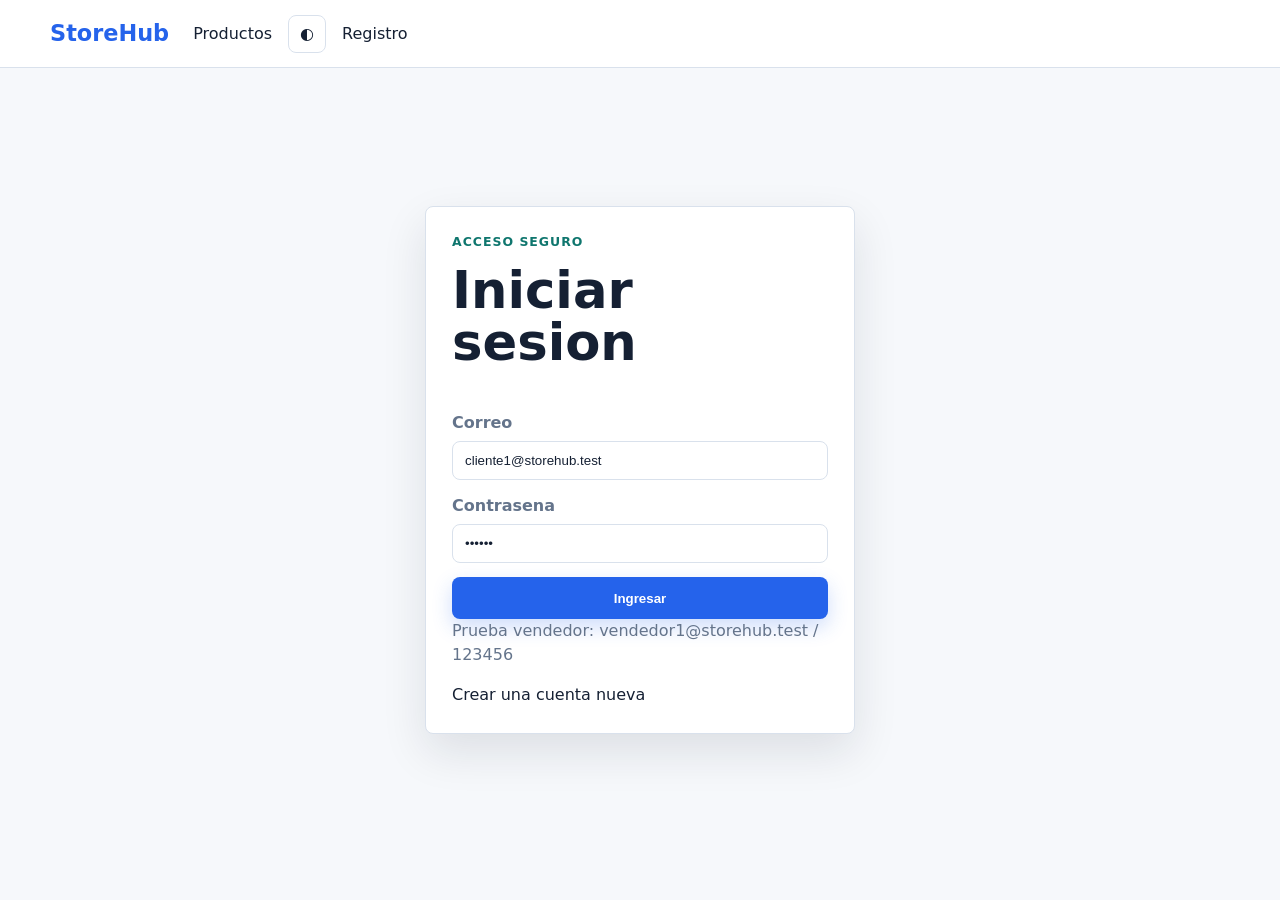
==== cart.html @ c5aa6715 "First commit" ====
<!doctype html>
<html lang="es">
<head><meta charset="utf-8"><meta name="viewport" content="width=device-width, initial-scale=1"><title>Carrito | StoreHub</title><link rel="stylesheet" href="css/styles.css"></head>
<body>
  <div class="loader"></div>
  <nav class="navbar"><a class="brand" href="index.html">StoreHub</a><a href="products.html">Productos</a><button class="nav-toggle" data-theme-toggle>◐</button><a href="dashboard.html" data-auth="in">Dashboard</a><button class="link-btn" data-logout>Salir</button></nav>
  <main>
    <section class="section-head"><div><p class="eyebrow">Checkout</p><h1>Carrito de compras</h1></div><button id="emptyCart" class="btn btn-outline">Vaciar carrito</button></section>
    <section class="cart-layout"><div id="cartItems" class="cart-list"></div><aside class="summary"><h2>Resumen</h2><label>Cupon<input id="couponInput" class="form-control" placeholder="BIENVENIDO10"></label><small id="couponStatus"></small><div><span>Subtotal</span><strong id="cartSubtotal"></strong></div><div><span>Descuento</span><strong id="cartDiscount"></strong></div><div><span>IVA 16%</span><strong id="cartTax"></strong></div><div class="total"><span>Total</span><strong id="cartTotal"></strong></div><button id="checkoutBtn" class="btn btn-primary">Confirmar pedido</button></aside></section>
  </main>
  <script src="js/storage.js"></script><script src="js/cart.js"></script>
</body>
</html>
---- css/styles.css ----
/* StoreHub UI: Bootstrap 5 inspired components, fully local and responsive. */
:root {
  --bg: #f6f8fb;
  --surface: #ffffff;
  --surface-2: #eef2f7;
  --text: #152033;
  --muted: #64748b;
  --border: #d9e1ec;
  --primary: #2563eb;
  --primary-2: #0f766e;
  --accent: #f59e0b;
  --danger: #dc2626;
  --success: #16a34a;
  --shadow: 0 18px 45px rgba(15, 23, 42, .11);
  --radius: 8px;
}

[data-theme="dark"] {
  --bg: #0f172a;
  --surface: #172033;
  --surface-2: #202b40;
  --text: #edf3ff;
  --muted: #a8b3c7;
  --border: #334155;
  --shadow: 0 18px 45px rgba(0, 0, 0, .32);
}

* { box-sizing: border-box; }
html { scroll-behavior: smooth; }
body {
  margin: 0;
  background: var(--bg);
  color: var(--text);
  font-family: Inter, ui-sans-serif, system-ui, -apple-system, BlinkMacSystemFont, "Segoe UI", Arial, sans-serif;
  line-height: 1.5;
}

body:not(.ready) main { opacity: 0; transform: translateY(8px); }
main { width: min(1180px, calc(100% - 32px)); margin: 0 auto; padding: 28px 0 56px; transition: .25s ease; }
a { color: inherit; text-decoration: none; }
img { max-width: 100%; display: block; }
h1, h2, h3, p { margin-top: 0; }
h1 { font-size: clamp(2rem, 4vw, 4rem); line-height: 1.02; letter-spacing: 0; }
h2 { font-size: 1.45rem; }
h3 { font-size: 1rem; }

.loader {
  position: fixed;
  inset: 0;
  z-index: 2000;
  background: var(--bg);
  pointer-events: none;
  opacity: 1;
  transition: opacity .3s ease, visibility .3s ease;
}
.loader::after {
  content: "";
  position: absolute;
  width: 44px;
  height: 44px;
  border: 4px solid var(--border);
  border-top-color: var(--primary);
  border-radius: 50%;
  inset: 0;
  margin: auto;
  animation: spin .8s linear infinite;
}
body.ready .loader { opacity: 0; visibility: hidden; }
@keyframes spin { to { transform: rotate(360deg); } }

.navbar {
  position: sticky;
  top: 0;
  z-index: 1000;
  min-height: 68px;
  display: flex;
  align-items: center;
  gap: 16px;
  padding: 12px max(16px, calc((100vw - 1180px) / 2));
  background: color-mix(in srgb, var(--surface) 92%, transparent);
  border-bottom: 1px solid var(--border);
  backdrop-filter: blur(14px);
}
.brand { font-size: 1.4rem; font-weight: 800; color: var(--primary); margin-right: 8px; }
.nav-search { flex: 1; min-width: 180px; }
.nav-search input, .form-control, .form-select, textarea {
  width: 100%;
  border: 1px solid var(--border);
  background: var(--surface);
  color: var(--text);
  border-radius: var(--radius);
  padding: 11px 12px;
  outline: 0;
}
.nav-search input:focus, .form-control:focus, .form-select:focus { border-color: var(--primary); box-shadow: 0 0 0 3px rgba(37, 99, 235, .12); }
.nav-toggle, .icon-btn, .link-btn {
  border: 0;
  background: transparent;
  color: var(--text);
  cursor: pointer;
  font: inherit;
}
.nav-toggle, .icon-btn {
  width: 38px;
  height: 38px;
  display: inline-grid;
  place-items: center;
  border: 1px solid var(--border);
  border-radius: var(--radius);
  background: var(--surface);
}
.icon-btn.active { color: var(--danger); border-color: color-mix(in srgb, var(--danger), var(--border)); }
.icon-btn.danger { color: var(--danger); }
.pill { display: inline-flex; min-width: 22px; height: 22px; align-items: center; justify-content: center; padding: 0 6px; border-radius: 999px; background: var(--accent); color: #111827; font-size: .78rem; font-weight: 800; }

.btn {
  display: inline-flex;
  align-items: center;
  justify-content: center;
  gap: 8px;
  min-height: 42px;
  padding: 10px 16px;
  border-radius: var(--radius);
  border: 1px solid transparent;
  cursor: pointer;
  font-weight: 700;
  transition: transform .18s ease, box-shadow .18s ease, background .18s ease;
}
.btn:hover { transform: translateY(-1px); }
.btn-primary { background: var(--primary); color: white; box-shadow: 0 8px 20px rgba(37, 99, 235, .22); }
.btn-outline { background: var(--surface); color: var(--text); border-color: var(--border); }
.btn-danger { background: var(--danger); color: white; }
.btn-sm { min-height: 34px; padding: 7px 10px; font-size: .86rem; }
.muted, small { color: var(--muted); }
.text-danger { color: var(--danger); }
.eyebrow { color: var(--primary-2); font-size: .78rem; text-transform: uppercase; font-weight: 800; letter-spacing: .08em; }

.hero {
  min-height: calc(100vh - 122px);
  display: grid;
  grid-template-columns: minmax(0, 1.1fr) minmax(320px, .9fr);
  align-items: center;
  gap: 36px;
  padding: 28px 0;
}
.hero-copy p { max-width: 640px; color: var(--muted); font-size: 1.08rem; }
.action-row { display: flex; gap: 12px; flex-wrap: wrap; align-items: center; }
.hero-board {
  min-height: 430px;
  border: 1px solid var(--border);
  border-radius: var(--radius);
  background:
    linear-gradient(135deg, rgba(37,99,235,.18), rgba(15,118,110,.08)),
    var(--surface);
  box-shadow: var(--shadow);
  padding: 22px;
  display: grid;
  align-content: center;
  gap: 18px;
}
.deal-card { background: var(--surface); border: 1px solid var(--border); border-radius: var(--radius); padding: 22px; }
.deal-card strong { display: block; font-size: 2rem; }
.rank-list, .list, .cart-list { display: grid; gap: 12px; }
.rank-row, .list-row {
  display: grid;
  grid-template-columns: auto 56px 1fr auto;
  gap: 12px;
  align-items: center;
  background: var(--surface);
  border: 1px solid var(--border);
  border-radius: var(--radius);
  padding: 10px;
}
.rank-row img, .mini-product img { width: 56px; height: 44px; object-fit: cover; border-radius: 6px; }
.rank-row span { font-weight: 900; color: var(--primary); }

.section { margin-top: 36px; }
.section-head, .catalog-head {
  display: flex;
  justify-content: space-between;
  gap: 18px;
  align-items: end;
  margin-bottom: 18px;
}
.catalog-head { align-items: center; }
.filters { display: flex; gap: 10px; min-width: min(440px, 100%); }
.category-grid { display: grid; grid-template-columns: repeat(4, 1fr); gap: 12px; }
.category-tile, .metric, .panel, .auth-card, .summary, .empty-state {
  background: var(--surface);
  border: 1px solid var(--border);
  border-radius: var(--radius);
  box-shadow: 0 8px 24px rgba(15, 23, 42, .05);
}
.category-tile { padding: 18px; display: flex; justify-content: space-between; align-items: center; }
.category-tile strong { color: var(--primary); }

.product-grid { display: grid; grid-template-columns: repeat(3, 1fr); gap: 18px; }
.product-card {
  overflow: hidden;
  background: var(--surface);
  border: 1px solid var(--border);
  border-radius: var(--radius);
  transition: transform .18s ease, box-shadow .18s ease;
}
.product-card:hover { transform: translateY(-3px); box-shadow: var(--shadow); }
.product-media img { width: 100%; height: 210px; object-fit: cover; }
.product-body { padding: 14px; display: grid; gap: 10px; }
.product-body h3 { margin: 0; min-height: 42px; }
.product-body p { color: var(--muted); font-size: .92rem; display: -webkit-box; -webkit-line-clamp: 2; -webkit-box-orient: vertical; overflow: hidden; }
.product-footer { display: flex; justify-content: space-between; align-items: center; gap: 10px; }
.badge-soft { display: inline-flex; width: fit-content; padding: 4px 9px; border-radius: 999px; background: color-mix(in srgb, var(--primary) 12%, var(--surface)); color: var(--primary); font-weight: 800; font-size: .78rem; }
.rating { color: var(--accent); font-size: .9rem; font-weight: 700; }
.pagination { margin: 24px 0; display: flex; justify-content: center; gap: 8px; }
.page-btn { border: 1px solid var(--border); background: var(--surface); color: var(--text); border-radius: var(--radius); min-width: 38px; height: 38px; cursor: pointer; }
.page-btn.active { background: var(--primary); color: white; }

.detail-grid { display: grid; grid-template-columns: 1fr 1fr; gap: 28px; align-items: start; }
.detail-image, .detail-info { background: var(--surface); border: 1px solid var(--border); border-radius: var(--radius); padding: 22px; }
.detail-image img { width: 100%; border-radius: var(--radius); object-fit: cover; }
.price-xl { font-size: 2.4rem; font-weight: 900; margin: 18px 0 8px; }
.stock { color: var(--success); font-weight: 800; }
.stock.low { color: var(--danger); }
.review-form { display: grid; grid-template-columns: 160px 1fr auto; gap: 10px; }
.review-list { display: grid; gap: 10px; margin-top: 14px; }
.review { background: var(--surface); border: 1px solid var(--border); border-radius: var(--radius); padding: 14px; }

.auth-page { min-height: calc(100vh - 68px); display: grid; place-items: center; }
.auth-card { width: min(430px, 100%); padding: 26px; box-shadow: var(--shadow); }
.auth-card.wide { width: min(720px, 100%); }
.stack { display: grid; gap: 14px; }
.form-grid { display: grid; grid-template-columns: 1fr 1fr; gap: 14px; }
.span-2 { grid-column: span 2; }
label { display: grid; gap: 6px; font-weight: 700; color: var(--muted); }

.cart-layout { display: grid; grid-template-columns: 1fr 340px; gap: 20px; align-items: start; }
.cart-row {
  display: grid;
  grid-template-columns: 100px 1fr auto auto;
  align-items: center;
  gap: 14px;
  padding: 12px;
  background: var(--surface);
  border: 1px solid var(--border);
  border-radius: var(--radius);
}
.cart-row img { width: 100px; height: 74px; object-fit: cover; border-radius: var(--radius); }
.qty { display: inline-flex; align-items: center; border: 1px solid var(--border); border-radius: var(--radius); overflow: hidden; }
.qty button { width: 34px; height: 34px; border: 0; background: var(--surface-2); color: var(--text); cursor: pointer; }
.qty span { min-width: 34px; text-align: center; font-weight: 800; }
.summary { padding: 18px; position: sticky; top: 88px; display: grid; gap: 12px; }
.summary div { display: flex; justify-content: space-between; }
.summary .total { border-top: 1px solid var(--border); padding-top: 14px; font-size: 1.25rem; }

.metric-grid { display: grid; grid-template-columns: repeat(4, 1fr); gap: 14px; margin-bottom: 18px; }
.metric { padding: 18px; }
.metric span { display: block; color: var(--muted); font-weight: 700; }
.metric strong { font-size: 1.65rem; }
.dashboard-grid { display: grid; grid-template-columns: 1.3fr .7fr; gap: 18px; margin-bottom: 18px; }
.panel { padding: 18px; overflow: hidden; }
canvas { width: 100%; background: var(--surface-2); border-radius: var(--radius); }
.table-wrap { overflow-x: auto; }
table { width: 100%; border-collapse: collapse; min-width: 720px; }
th, td { padding: 12px; border-bottom: 1px solid var(--border); text-align: left; }
th { color: var(--muted); font-size: .84rem; text-transform: uppercase; }
.mini-product { display: flex; align-items: center; gap: 10px; font-weight: 800; }
.actions { white-space: nowrap; display: flex; gap: 8px; }
.wishlist-grid { display: grid; grid-template-columns: repeat(2, 1fr); gap: 12px; }
.wishlist-grid .product-body p, .wishlist-grid .product-footer .btn { display: none; }
.order-block { background: var(--surface-2); border-radius: var(--radius); padding: 10px; }
.order-block .list-row { grid-template-columns: 1fr auto; box-shadow: none; }

.modal-lite {
  position: fixed;
  inset: 0;
  z-index: 1500;
  background: rgba(15, 23, 42, .62);
  display: grid;
  place-items: center;
  padding: 16px;
}
.modal-card { width: min(720px, 100%); background: var(--surface); color: var(--text); border-radius: var(--radius); padding: 20px; box-shadow: var(--shadow); }
.modal-lite[hidden] { display: none; }

.help-band {
  margin-top: 44px;
  background: var(--surface);
  border: 1px solid var(--border);
  border-radius: var(--radius);
  padding: 22px;
  display: grid;
  grid-template-columns: 1fr 1fr;
  gap: 20px;
  align-items: center;
}
.help-band form { display: flex; gap: 10px; }
.empty-state { padding: 28px; text-align: center; color: var(--muted); grid-column: 1 / -1; }
.toast-host { position: fixed; right: 18px; bottom: 18px; z-index: 3000; display: grid; gap: 10px; }
.app-toast {
  min-width: 260px;
  max-width: 360px;
  transform: translateY(12px);
  opacity: 0;
  background: var(--surface);
  color: var(--text);
  border-left: 4px solid var(--primary);
  border-radius: var(--radius);
  padding: 13px 14px;
  box-shadow: var(--shadow);
  transition: .22s ease;
}
.app-toast.show { transform: translateY(0); opacity: 1; }
.app-toast.success { border-left-color: var(--success); }
.app-toast.danger { border-left-color: var(--danger); }
.app-toast.warning { border-left-color: var(--accent); }

.d-flex { display: flex; }
.justify-content-between { justify-content: space-between; }
.align-items-start { align-items: flex-start; }
.gap-2 { gap: 8px; }

@media (max-width: 900px) {
  .navbar { flex-wrap: wrap; }
  .nav-search { order: 2; flex-basis: 100%; }
  .hero, .detail-grid, .cart-layout, .dashboard-grid, .help-band { grid-template-columns: 1fr; }
  .hero { min-height: auto; }
  .product-grid, .category-grid, .metric-grid { grid-template-columns: repeat(2, 1fr); }
  .summary { position: static; }
}

@media (max-width: 620px) {
  main { width: min(100% - 20px, 1180px); padding-top: 18px; }
  .navbar { gap: 10px; font-size: .94rem; }
  .catalog-head, .section-head { align-items: flex-start; flex-direction: column; }
  .filters, .help-band form, .review-form { flex-direction: column; display: grid; grid-template-columns: 1fr; width: 100%; }
  .product-grid, .category-grid, .metric-grid, .form-grid, .wishlist-grid { grid-template-columns: 1fr; }
  .span-2 { grid-column: span 1; }
  .cart-row { grid-template-columns: 76px 1fr; }
  .cart-row .qty, .cart-row .icon-btn { grid-column: span 1; }
  .cart-row img { width: 76px; height: 64px; }
  .price-xl { font-size: 2rem; }
  .toast-host { left: 12px; right: 12px; }
  .app-toast { min-width: 0; max-width: none; }
}
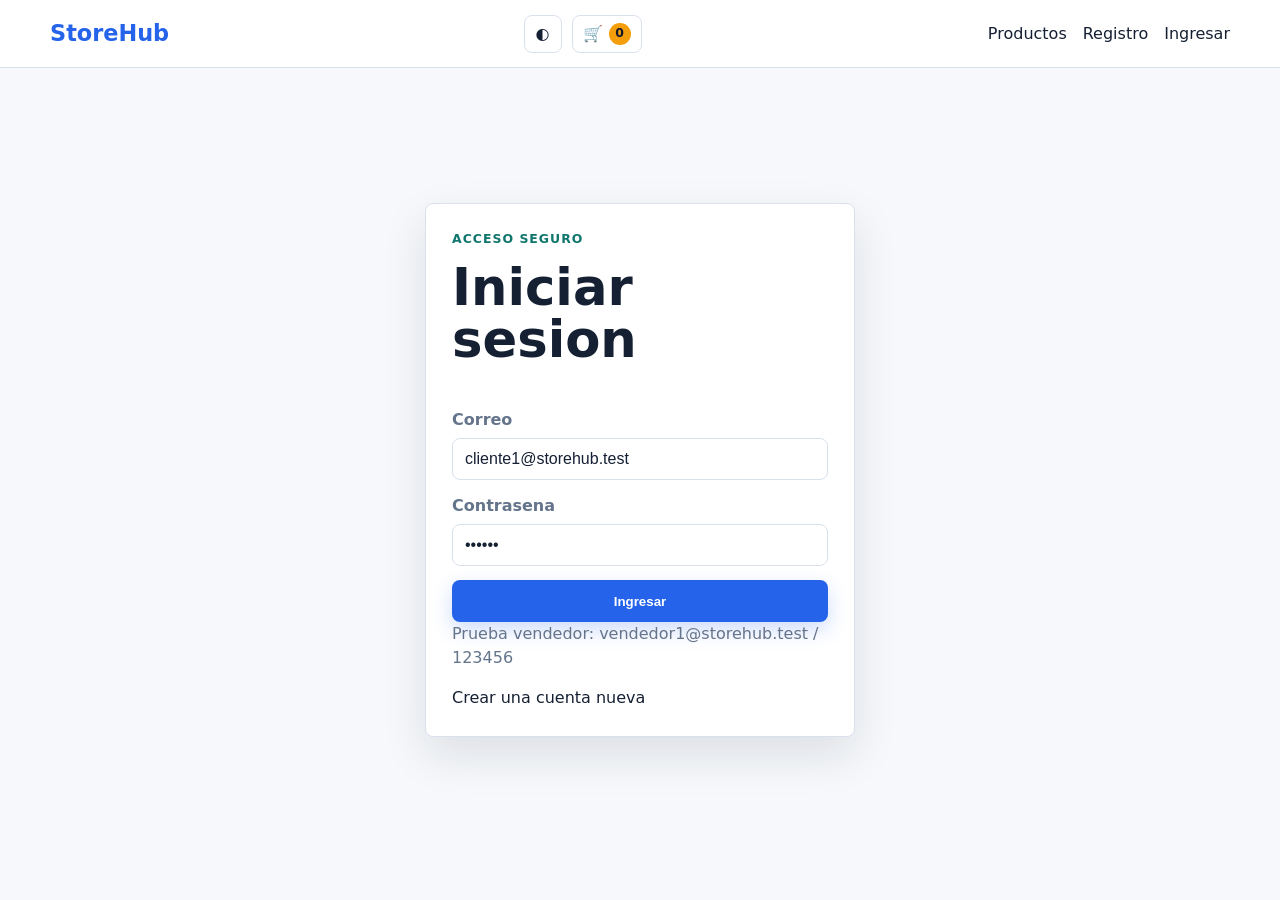
==== commit 09aaf6d8: "Diseno responsivo" ====
--- a/cart.html
+++ b/cart.html
@@ -3,7 +3,23 @@
 <head><meta charset="utf-8"><meta name="viewport" content="width=device-width, initial-scale=1"><title>Carrito | StoreHub</title><link rel="stylesheet" href="css/styles.css"></head>
 <body>
   <div class="loader"></div>
-  <nav class="navbar"><a class="brand" href="index.html">StoreHub</a><a href="products.html">Productos</a><button class="nav-toggle" data-theme-toggle>◐</button><a href="dashboard.html" data-auth="in">Dashboard</a><button class="link-btn" data-logout>Salir</button></nav>
+  <nav class="navbar">
+    <a class="brand" href="index.html">StoreHub</a>
+    <div class="nav-actions">
+      <button class="nav-toggle" data-theme-toggle title="Cambiar tema">◐</button>
+      <a href="cart.html" data-role="client" class="nav-cart" title="Carrito">
+        🛒 <span class="pill" data-cart-count>0</span>
+      </a>
+      <button class="menu-toggle" id="menuToggle" aria-label="Menu">☰</button>
+    </div>
+    <div class="nav-menu" id="navMenu">
+      <a href="products.html">Productos</a>
+      <a href="dashboard.html" data-auth="in">Dashboard</a>
+      <a href="profile.html" data-auth="in">Perfil</a>
+      <a href="login.html" data-auth="out">Ingresar</a>
+      <button class="link-btn" data-auth="in" data-logout>Salir</button>
+    </div>
+  </nav>
   <main>
     <section class="section-head"><div><p class="eyebrow">Checkout</p><h1>Carrito de compras</h1></div><button id="emptyCart" class="btn btn-outline">Vaciar carrito</button></section>
     <section class="cart-layout"><div id="cartItems" class="cart-list"></div><aside class="summary"><h2>Resumen</h2><label>Cupon<input id="couponInput" class="form-control" placeholder="BIENVENIDO10"></label><small id="couponStatus"></small><div><span>Subtotal</span><strong id="cartSubtotal"></strong></div><div><span>Descuento</span><strong id="cartDiscount"></strong></div><div><span>IVA 16%</span><strong id="cartTax"></strong></div><div class="total"><span>Total</span><strong id="cartTotal"></strong></div><button id="checkoutBtn" class="btn btn-primary">Confirmar pedido</button></aside></section>
--- a/css/styles.css
+++ b/css/styles.css
@@ -75,6 +75,7 @@
   min-height: 68px;
   display: flex;
   align-items: center;
+  justify-content: space-between;
   gap: 16px;
   padding: 12px max(16px, calc((100vw - 1180px) / 2));
   background: color-mix(in srgb, var(--surface) 92%, transparent);
@@ -82,7 +83,7 @@
   backdrop-filter: blur(14px);
 }
 .brand { font-size: 1.4rem; font-weight: 800; color: var(--primary); margin-right: 8px; }
-.nav-search { flex: 1; min-width: 180px; }
+.nav-search { flex: 1; min-width: 180px; max-width: 480px; }
 .nav-search input, .form-control, .form-select, textarea {
   width: 100%;
   border: 1px solid var(--border);
@@ -91,16 +92,20 @@
   border-radius: var(--radius);
   padding: 11px 12px;
   outline: 0;
+  font-size: 16px; /* Avoid iOS auto-zoom on focus */
 }
 .nav-search input:focus, .form-control:focus, .form-select:focus { border-color: var(--primary); box-shadow: 0 0 0 3px rgba(37, 99, 235, .12); }
-.nav-toggle, .icon-btn, .link-btn {
+.nav-actions { display: flex; align-items: center; gap: 10px; }
+.nav-menu { display: flex; align-items: center; gap: 16px; }
+.nav-toggle, .icon-btn, .link-btn, .menu-toggle {
   border: 0;
   background: transparent;
   color: var(--text);
   cursor: pointer;
   font: inherit;
-}
-.nav-toggle, .icon-btn {
+  -webkit-tap-highlight-color: transparent;
+}
+.nav-toggle, .icon-btn, .menu-toggle {
   width: 38px;
   height: 38px;
   display: inline-grid;
@@ -108,6 +113,32 @@
   border: 1px solid var(--border);
   border-radius: var(--radius);
   background: var(--surface);
+  transition: transform .15s ease, background .15s ease;
+}
+.nav-toggle:active, .icon-btn:active, .menu-toggle:active {
+  transform: scale(0.94);
+}
+.menu-toggle {
+  display: none; /* Desktop hidden */
+  font-size: 1.25rem;
+}
+.nav-cart {
+  display: inline-flex;
+  align-items: center;
+  gap: 6px;
+  height: 38px;
+  padding: 0 10px;
+  border: 1px solid var(--border);
+  border-radius: var(--radius);
+  background: var(--surface);
+  color: var(--text);
+  font-weight: 700;
+  text-decoration: none;
+  transition: transform .15s ease, background .15s ease;
+  -webkit-tap-highlight-color: transparent;
+}
+.nav-cart:active {
+  transform: scale(0.94);
 }
 .icon-btn.active { color: var(--danger); border-color: color-mix(in srgb, var(--danger), var(--border)); }
 .icon-btn.danger { color: var(--danger); }
@@ -278,7 +309,19 @@
   place-items: center;
   padding: 16px;
 }
-.modal-card { width: min(720px, 100%); background: var(--surface); color: var(--text); border-radius: var(--radius); padding: 20px; box-shadow: var(--shadow); }
+.modal-card {
+  width: min(720px, 100%);
+  background: var(--surface);
+  color: var(--text);
+  border-radius: var(--radius);
+  padding: 20px;
+  box-shadow: var(--shadow);
+  animation: modalSlideUp 0.32s cubic-bezier(0.16, 1, 0.3, 1);
+}
+@keyframes modalSlideUp {
+  from { transform: translateY(32px); opacity: 0; }
+  to { transform: translateY(0); opacity: 1; }
+}
 .modal-lite[hidden] { display: none; }
 
 .help-band {
@@ -319,12 +362,54 @@
 .gap-2 { gap: 8px; }
 
 @media (max-width: 900px) {
-  .navbar { flex-wrap: wrap; }
-  .nav-search { order: 2; flex-basis: 100%; }
   .hero, .detail-grid, .cart-layout, .dashboard-grid, .help-band { grid-template-columns: 1fr; }
   .hero { min-height: auto; }
-  .product-grid, .category-grid, .metric-grid { grid-template-columns: repeat(2, 1fr); }
+  .product-grid { grid-template-columns: repeat(auto-fit, minmax(260px, 1fr)); }
+  .category-grid, .metric-grid { grid-template-columns: repeat(2, 1fr); }
   .summary { position: static; }
+}
+
+@media (max-width: 768px) {
+  .navbar { flex-wrap: wrap; }
+  .nav-search { order: 2; flex-basis: 100%; margin-top: 8px; }
+  .menu-toggle { display: inline-grid; }
+  
+  body.menu-open { overflow: hidden; }
+  
+  .nav-menu {
+    position: fixed;
+    top: 68px;
+    right: -280px;
+    width: 280px;
+    height: calc(100vh - 68px);
+    background: color-mix(in srgb, var(--surface) 96%, transparent);
+    backdrop-filter: blur(16px);
+    -webkit-backdrop-filter: blur(16px);
+    border-left: 1px solid var(--border);
+    box-shadow: var(--shadow);
+    flex-direction: column;
+    align-items: stretch;
+    padding: 24px;
+    gap: 16px;
+    transition: right 0.3s cubic-bezier(0.4, 0, 0.2, 1);
+    z-index: 999;
+  }
+  .nav-menu.open {
+    right: 0;
+  }
+  .nav-menu a, .nav-menu button {
+    display: flex;
+    align-items: center;
+    padding: 12px 16px;
+    border-radius: var(--radius);
+    font-weight: 600;
+    width: 100%;
+    text-align: left;
+    transition: background 0.2s ease;
+  }
+  .nav-menu a:hover, .nav-menu button:hover {
+    background: var(--surface-2);
+  }
 }
 
 @media (max-width: 620px) {
@@ -332,11 +417,42 @@
   .navbar { gap: 10px; font-size: .94rem; }
   .catalog-head, .section-head { align-items: flex-start; flex-direction: column; }
   .filters, .help-band form, .review-form { flex-direction: column; display: grid; grid-template-columns: 1fr; width: 100%; }
-  .product-grid, .category-grid, .metric-grid, .form-grid, .wishlist-grid { grid-template-columns: 1fr; }
+  .product-grid, .form-grid, .wishlist-grid { grid-template-columns: 1fr; }
   .span-2 { grid-column: span 1; }
-  .cart-row { grid-template-columns: 76px 1fr; }
-  .cart-row .qty, .cart-row .icon-btn { grid-column: span 1; }
-  .cart-row img { width: 76px; height: 64px; }
+  .detail-image, .detail-info { padding: 16px; }
+  
+  /* Modern Responsive Cart Item Design */
+  .cart-row {
+    grid-template-columns: 80px 1fr;
+    grid-template-rows: auto auto;
+    gap: 8px 12px;
+    align-items: start;
+    padding: 12px;
+  }
+  .cart-row img {
+    grid-column: 1;
+    grid-row: 1 / span 2;
+    width: 80px;
+    height: 80px;
+    object-fit: cover;
+    border-radius: var(--radius);
+  }
+  .cart-row > div {
+    grid-column: 2;
+    grid-row: 1;
+  }
+  .cart-row .qty {
+    grid-column: 2;
+    grid-row: 2;
+    justify-self: start;
+  }
+  .cart-row .icon-btn.danger {
+    grid-column: 2;
+    grid-row: 2;
+    justify-self: end;
+    align-self: center;
+  }
+  
   .price-xl { font-size: 2rem; }
   .toast-host { left: 12px; right: 12px; }
   .app-toast { min-width: 0; max-width: none; }
